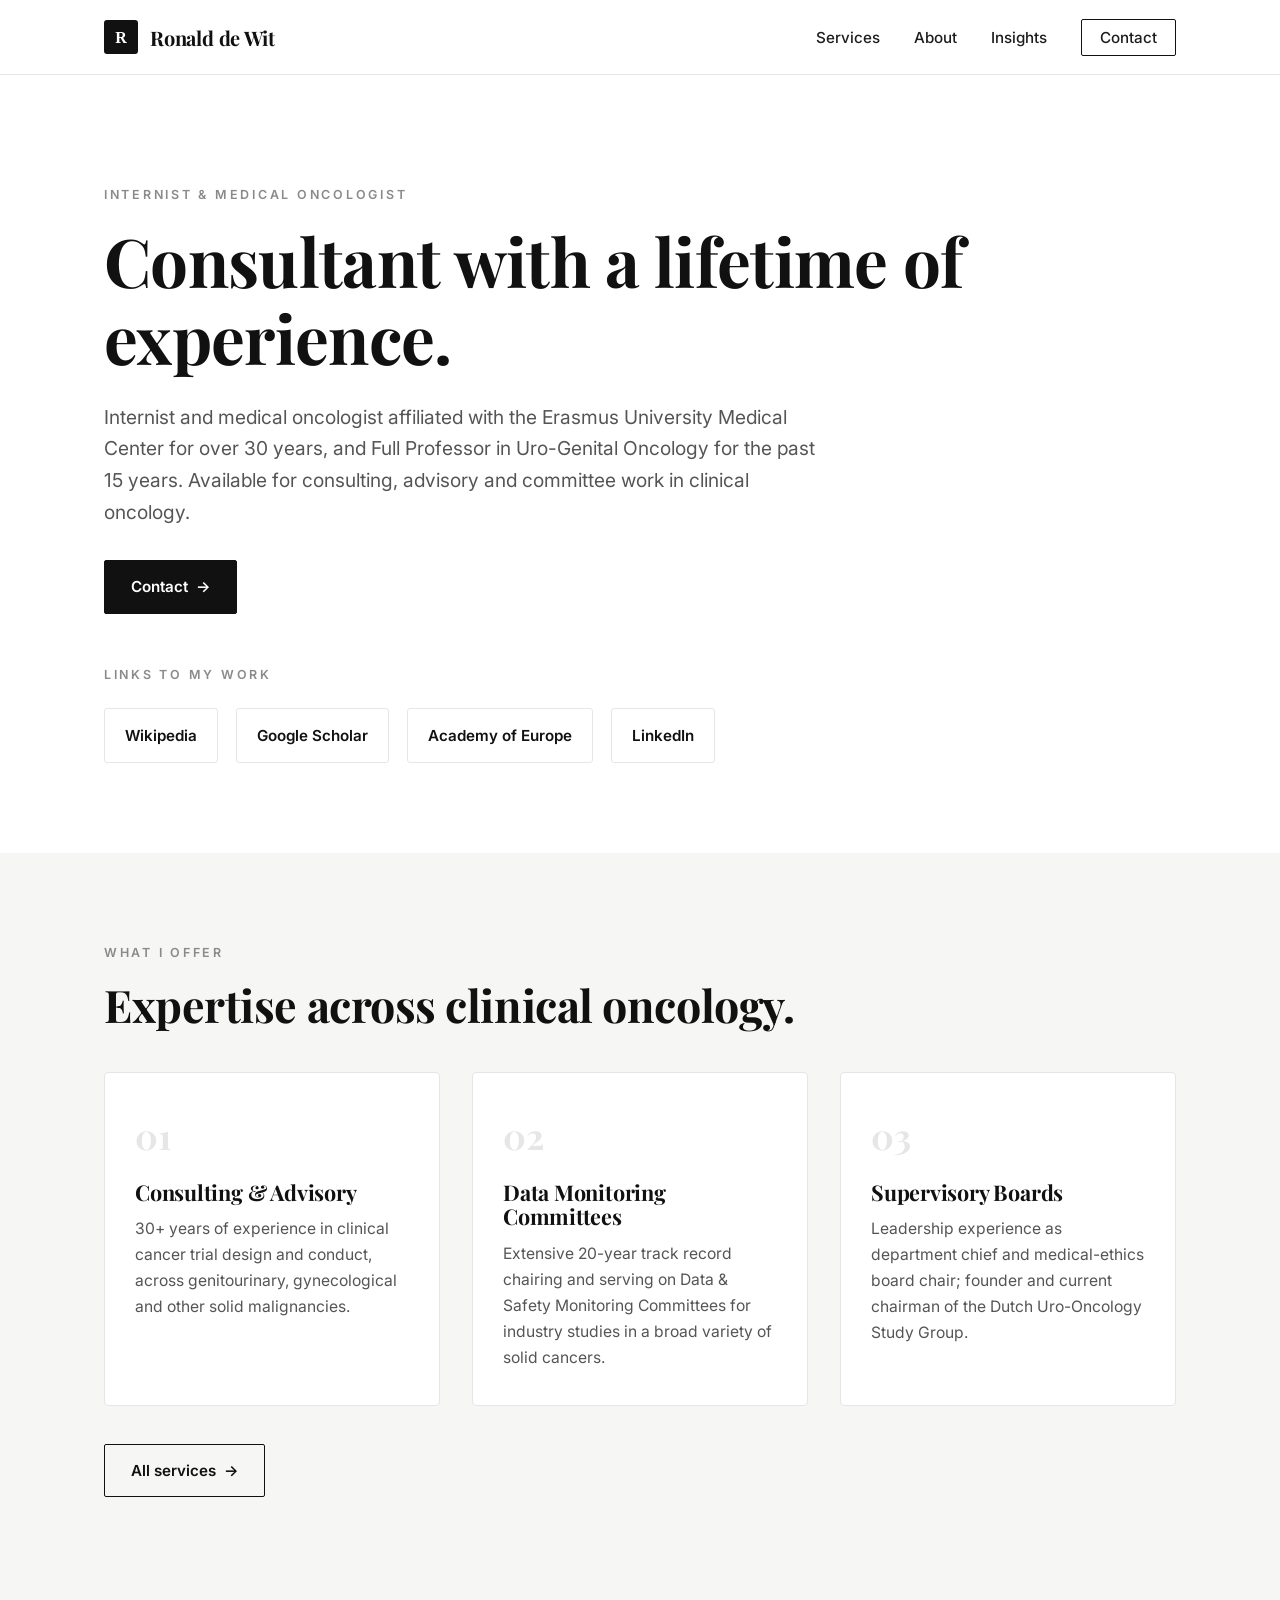
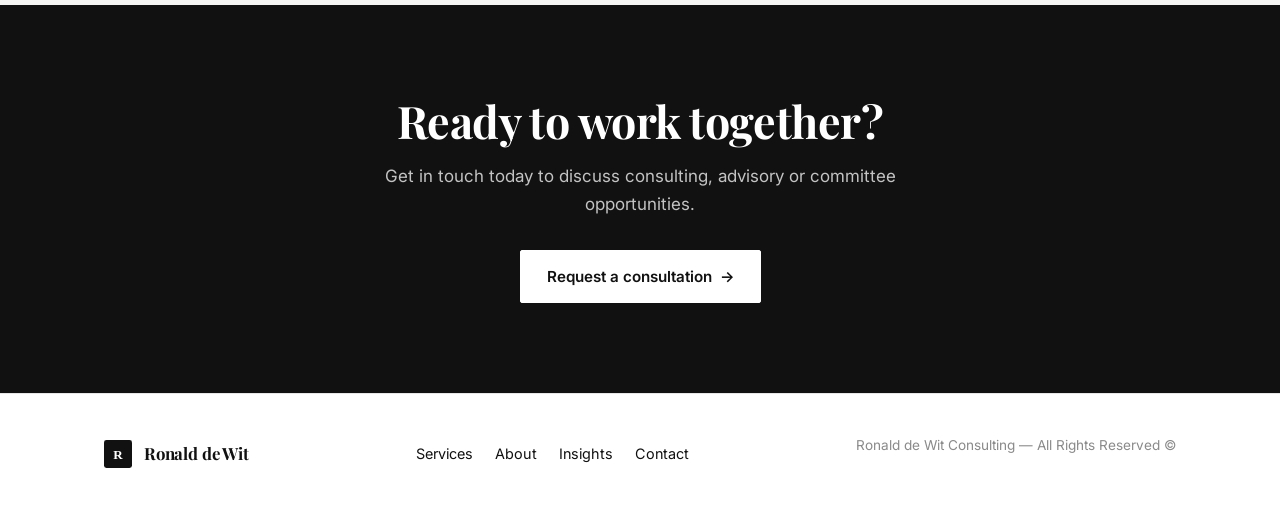
==== index.html @ f7b32180 "first commit" ====
<!DOCTYPE html>
<html lang="en">
<head>
  <meta charset="UTF-8" />
  <meta name="viewport" content="width=device-width, initial-scale=1.0" />
  <title>Ronald de Wit Consulting — Internist & Medical Oncologist</title>
  <meta name="description" content="Ronald de Wit — internist and medical oncologist with a lifetime of experience in clinical cancer research, consulting and advisory work." />
  <link rel="icon" type="image/svg+xml" href="/assets/favicon.svg" />
  <link rel="preconnect" href="https://fonts.googleapis.com" />
  <link rel="preconnect" href="https://fonts.gstatic.com" crossorigin />
  <link href="https://fonts.googleapis.com/css2?family=Inter:wght@400;500;600;700&family=Playfair+Display:wght@700&display=swap" rel="stylesheet" />
  <link rel="stylesheet" href="/css/style.css" />
</head>
<body>

  <!-- Header -->
  <header class="site-header">
    <div class="container nav">
      <a href="/" class="brand" aria-label="Ronald de Wit — home">
        <img src="/assets/logo.svg" width="34" height="34" alt="" />
        <span>Ronald de Wit</span>
      </a>
      <button class="nav-toggle" aria-label="Toggle menu" aria-expanded="false">&#9776;</button>
      <ul class="nav-links">
        <li><a href="/services">Services</a></li>
        <li><a href="/about">About</a></li>
        <li><a href="/insights">Insights</a></li>
        <li><a href="/contact" class="cta">Contact</a></li>
      </ul>
    </div>
  </header>

  <main>
    <!-- Hero -->
    <section class="hero">
      <div class="container">
        <p class="eyebrow">Internist &amp; Medical Oncologist</p>
        <h1>Consultant with a lifetime of experience.</h1>
        <p class="lead">
          Internist and medical oncologist affiliated with the Erasmus University
          Medical Center for over 30 years, and Full Professor in Uro-Genital
          Oncology for the past 15 years. Available for consulting, advisory and
          committee work in clinical oncology.
        </p>
        <a href="/contact" class="btn btn-primary">Contact <span class="arrow">&rarr;</span></a>

        <p class="eyebrow" style="margin-top:3.2rem;">Links to my work</p>
        <div class="work-links">
          <a class="work-link" href="https://en.wikipedia.org/wiki/Ronald_de_Wit" target="_blank" rel="noopener">Wikipedia</a>
          <a class="work-link" href="https://scholar.google.com/" target="_blank" rel="noopener">Google Scholar</a>
          <a class="work-link" href="https://www.ae-info.org/" target="_blank" rel="noopener">Academy of Europe</a>
          <a class="work-link" href="https://www.linkedin.com/" target="_blank" rel="noopener">LinkedIn</a>
        </div>
      </div>
    </section>

    <!-- Services preview -->
    <section class="section-alt">
      <div class="container">
        <p class="eyebrow">What I offer</p>
        <h2 style="margin-bottom:2.6rem;">Expertise across clinical oncology.</h2>
        <div class="grid grid-3">
          <article class="card">
            <span class="num">01</span>
            <h3>Consulting &amp; Advisory</h3>
            <p>30+ years of experience in clinical cancer trial design and conduct, across genitourinary, gynecological and other solid malignancies.</p>
          </article>
          <article class="card">
            <span class="num">02</span>
            <h3>Data Monitoring Committees</h3>
            <p>Extensive 20-year track record chairing and serving on Data &amp; Safety Monitoring Committees for industry studies in a broad variety of solid cancers.</p>
          </article>
          <article class="card">
            <span class="num">03</span>
            <h3>Supervisory Boards</h3>
            <p>Leadership experience as department chief and medical-ethics board chair; founder and current chairman of the Dutch Uro-Oncology Study Group.</p>
          </article>
        </div>
        <p style="margin-top:2.4rem;"><a href="/services" class="btn btn-ghost">All services <span class="arrow">&rarr;</span></a></p>
      </div>
    </section>

    <!-- CTA band -->
    <section class="cta-band">
      <div class="container">
        <h2>Ready to work together?</h2>
        <p>Get in touch today to discuss consulting, advisory or committee opportunities.</p>
        <a href="/contact" class="btn btn-primary">Request a consultation <span class="arrow">&rarr;</span></a>
      </div>
    </section>
  </main>

  <!-- Footer -->
  <footer class="site-footer">
    <div class="container footer-inner">
      <a href="/" class="brand"><img src="/assets/logo.svg" width="28" height="28" alt="" /><span>Ronald de Wit</span></a>
      <ul class="footer-links">
        <li><a href="/services">Services</a></li>
        <li><a href="/about">About</a></li>
        <li><a href="/insights">Insights</a></li>
        <li><a href="/contact">Contact</a></li>
      </ul>
      <p class="footer-copy">Ronald de Wit Consulting — All Rights Reserved &copy;</p>
    </div>
  </footer>

  <script src="/js/main.js"></script>
</body>
</html>
---- css/style.css ----
/* ============================================================
   Ronald de Wit Consulting — stylesheet
   Minimalist black & white professional theme
   ============================================================ */

:root {
  --black: #111111;
  --dark: #1d1d1d;
  --grey: #555555;
  --light-grey: #8a8a8a;
  --line: #e6e6e6;
  --bg: #ffffff;
  --bg-alt: #f6f6f4;
  --max-width: 1120px;
  --font-serif: "Playfair Display", Georgia, "Times New Roman", serif;
  --font-sans: "Inter", -apple-system, BlinkMacSystemFont, "Segoe UI", Roboto,
    Helvetica, Arial, sans-serif;
}

* {
  box-sizing: border-box;
  margin: 0;
  padding: 0;
}

html {
  scroll-behavior: smooth;
}

body {
  font-family: var(--font-sans);
  color: var(--dark);
  background: var(--bg);
  line-height: 1.65;
  font-size: 17px;
  -webkit-font-smoothing: antialiased;
}

.container {
  width: 100%;
  max-width: var(--max-width);
  margin: 0 auto;
  padding: 0 24px;
}

/* ---------- Typography ---------- */

h1,
h2,
h3 {
  font-family: var(--font-serif);
  font-weight: 700;
  color: var(--black);
  line-height: 1.15;
  letter-spacing: -0.01em;
}

h1 {
  font-size: clamp(2.4rem, 6vw, 4.2rem);
}

h2 {
  font-size: clamp(1.8rem, 4vw, 2.8rem);
}

h3 {
  font-size: 1.35rem;
}

p {
  margin-bottom: 1.1rem;
  color: var(--grey);
}

a {
  color: var(--black);
  text-decoration: none;
  transition: color 0.2s ease, opacity 0.2s ease;
}

a:hover {
  opacity: 0.6;
}

.eyebrow {
  font-family: var(--font-sans);
  text-transform: uppercase;
  letter-spacing: 0.22em;
  font-size: 0.78rem;
  font-weight: 600;
  color: var(--light-grey);
  margin-bottom: 1rem;
}

/* ---------- Header / Nav ---------- */

.site-header {
  position: sticky;
  top: 0;
  z-index: 50;
  background: rgba(255, 255, 255, 0.92);
  backdrop-filter: saturate(180%) blur(10px);
  border-bottom: 1px solid var(--line);
}

.nav {
  display: flex;
  align-items: center;
  justify-content: space-between;
  height: 74px;
}

.brand {
  display: flex;
  align-items: center;
  gap: 12px;
  font-family: var(--font-serif);
  font-weight: 700;
  font-size: 1.25rem;
  color: var(--black);
  letter-spacing: -0.01em;
}

.brand svg {
  display: block;
}

.brand:hover {
  opacity: 1;
}

.nav-links {
  display: flex;
  align-items: center;
  gap: 34px;
  list-style: none;
}

.nav-links a {
  font-size: 0.95rem;
  font-weight: 500;
  color: var(--dark);
}

.nav-links a.cta {
  border: 1px solid var(--black);
  padding: 8px 18px;
  border-radius: 2px;
}

.nav-links a.cta:hover {
  background: var(--black);
  color: #fff;
  opacity: 1;
}

.nav-toggle {
  display: none;
  background: none;
  border: none;
  cursor: pointer;
  font-size: 1.6rem;
  color: var(--black);
  line-height: 1;
}

/* ---------- Buttons ---------- */

.btn {
  display: inline-flex;
  align-items: center;
  gap: 8px;
  font-family: var(--font-sans);
  font-weight: 600;
  font-size: 0.95rem;
  padding: 13px 26px;
  border: 1px solid var(--black);
  border-radius: 2px;
  cursor: pointer;
}

.btn-primary {
  background: var(--black);
  color: #fff;
}

.btn-primary:hover {
  background: #fff;
  color: var(--black);
  opacity: 1;
}

.btn-ghost {
  background: transparent;
  color: var(--black);
}

.btn-ghost:hover {
  background: var(--black);
  color: #fff;
  opacity: 1;
}

.btn .arrow {
  transition: transform 0.2s ease;
}

.btn:hover .arrow {
  transform: translateX(4px);
}

/* ---------- Sections ---------- */

section {
  padding: 90px 0;
}

.section-alt {
  background: var(--bg-alt);
}

.hero {
  padding: 110px 0 90px;
}

.hero .lead {
  max-width: 720px;
  font-size: 1.2rem;
  color: var(--grey);
  margin-bottom: 2rem;
}

.hero h1 {
  max-width: 900px;
  margin-bottom: 1.6rem;
}

/* ---------- Links to my work ---------- */

.work-links {
  display: flex;
  flex-wrap: wrap;
  gap: 18px;
  margin-top: 1.4rem;
}

.work-link {
  display: inline-flex;
  align-items: center;
  gap: 10px;
  border: 1px solid var(--line);
  border-radius: 3px;
  padding: 14px 20px;
  font-weight: 600;
  font-size: 0.95rem;
  color: var(--black);
  background: #fff;
}

.work-link:hover {
  border-color: var(--black);
  opacity: 1;
}

/* ---------- Services / cards ---------- */

.grid {
  display: grid;
  gap: 32px;
}

.grid-3 {
  grid-template-columns: repeat(3, 1fr);
}

.grid-2 {
  grid-template-columns: repeat(2, 1fr);
}

.card {
  border: 1px solid var(--line);
  border-radius: 4px;
  padding: 34px 30px;
  background: #fff;
  transition: box-shadow 0.25s ease, transform 0.25s ease;
}

.card:hover {
  box-shadow: 0 18px 40px rgba(0, 0, 0, 0.07);
  transform: translateY(-4px);
}

.card .num {
  font-family: var(--font-serif);
  font-size: 2.2rem;
  color: var(--line);
  display: block;
  margin-bottom: 14px;
  font-weight: 700;
}

.card h3 {
  margin-bottom: 12px;
}

.card p {
  margin-bottom: 0;
  font-size: 0.98rem;
}

/* ---------- About split ---------- */

.split {
  display: grid;
  grid-template-columns: 1fr 1fr;
  gap: 60px;
  align-items: center;
}

.split .media {
  aspect-ratio: 4 / 5;
  background: linear-gradient(135deg, #1d1d1d, #4a4a4a);
  border-radius: 4px;
  display: flex;
  align-items: flex-end;
  padding: 30px;
  color: #fff;
  font-family: var(--font-serif);
  font-size: 1.6rem;
}

/* ---------- Insights / blog grid ---------- */

.post-card {
  border: 1px solid var(--line);
  border-radius: 4px;
  overflow: hidden;
  background: #fff;
  display: flex;
  flex-direction: column;
  transition: box-shadow 0.25s ease, transform 0.25s ease;
}

.post-card:hover {
  box-shadow: 0 18px 40px rgba(0, 0, 0, 0.07);
  transform: translateY(-4px);
}

.post-thumb {
  aspect-ratio: 16 / 10;
  background: linear-gradient(135deg, #2b2b2b, #6a6a6a);
}

.post-body {
  padding: 24px;
  flex: 1;
  display: flex;
  flex-direction: column;
}

.post-body h3 {
  font-size: 1.15rem;
  margin-bottom: 10px;
}

.post-date {
  font-size: 0.8rem;
  text-transform: uppercase;
  letter-spacing: 0.12em;
  color: var(--light-grey);
  margin-bottom: 14px;
}

.post-body p {
  font-size: 0.95rem;
  flex: 1;
}

.read-more {
  font-weight: 600;
  font-size: 0.9rem;
  margin-top: 12px;
}

/* ---------- CTA band ---------- */

.cta-band {
  background: var(--black);
  color: #fff;
  text-align: center;
}

.cta-band h2 {
  color: #fff;
  margin-bottom: 1rem;
}

.cta-band p {
  color: rgba(255, 255, 255, 0.75);
  max-width: 560px;
  margin: 0 auto 2rem;
}

.cta-band .btn-primary {
  background: #fff;
  color: var(--black);
  border-color: #fff;
}

.cta-band .btn-primary:hover {
  background: transparent;
  color: #fff;
}

/* ---------- Contact form ---------- */

.form {
  display: grid;
  gap: 20px;
  max-width: 620px;
}

.form-row {
  display: grid;
  grid-template-columns: 1fr 1fr;
  gap: 20px;
}

.field label {
  display: block;
  font-size: 0.85rem;
  font-weight: 600;
  margin-bottom: 6px;
  color: var(--dark);
}

.field input,
.field textarea {
  width: 100%;
  padding: 13px 14px;
  border: 1px solid var(--line);
  border-radius: 3px;
  font-family: var(--font-sans);
  font-size: 1rem;
  color: var(--dark);
  background: #fff;
}

.field input:focus,
.field textarea:focus {
  outline: none;
  border-color: var(--black);
}

.field textarea {
  min-height: 150px;
  resize: vertical;
}

.contact-info {
  list-style: none;
}

.contact-info li {
  margin-bottom: 18px;
}

.contact-info .label {
  font-size: 0.78rem;
  text-transform: uppercase;
  letter-spacing: 0.14em;
  color: var(--light-grey);
  display: block;
  margin-bottom: 4px;
}

/* ---------- Footer ---------- */

.site-footer {
  border-top: 1px solid var(--line);
  padding: 40px 0;
}

.footer-inner {
  display: flex;
  align-items: center;
  justify-content: space-between;
  flex-wrap: wrap;
  gap: 16px;
}

.footer-inner .brand {
  font-size: 1.05rem;
}

.footer-copy {
  font-size: 0.85rem;
  color: var(--light-grey);
}

.footer-links {
  display: flex;
  gap: 22px;
  list-style: none;
  font-size: 0.9rem;
}

/* ---------- Page header ---------- */

.page-head {
  padding: 90px 0 40px;
}

.page-head h1 {
  margin-bottom: 0.8rem;
}

.page-head .lead {
  font-size: 1.2rem;
  color: var(--grey);
  max-width: 680px;
}

/* ---------- Responsive ---------- */

@media (max-width: 860px) {
  .grid-3 {
    grid-template-columns: 1fr;
  }
  .split {
    grid-template-columns: 1fr;
    gap: 36px;
  }
  .split .media {
    aspect-ratio: 16 / 10;
  }
}

@media (max-width: 680px) {
  .nav-toggle {
    display: block;
  }
  .nav-links {
    position: absolute;
    top: 74px;
    left: 0;
    right: 0;
    background: #fff;
    flex-direction: column;
    align-items: stretch;
    gap: 0;
    border-bottom: 1px solid var(--line);
    padding: 10px 24px 20px;
    display: none;
  }
  .nav-links.open {
    display: flex;
  }
  .nav-links li {
    border-top: 1px solid var(--line);
  }
  .nav-links a {
    display: block;
    padding: 14px 0;
  }
  .nav-links a.cta {
    text-align: center;
    margin-top: 10px;
  }
  .grid-2 {
    grid-template-columns: 1fr;
  }
  .form-row {
    grid-template-columns: 1fr;
  }
  section {
    padding: 64px 0;
  }
}
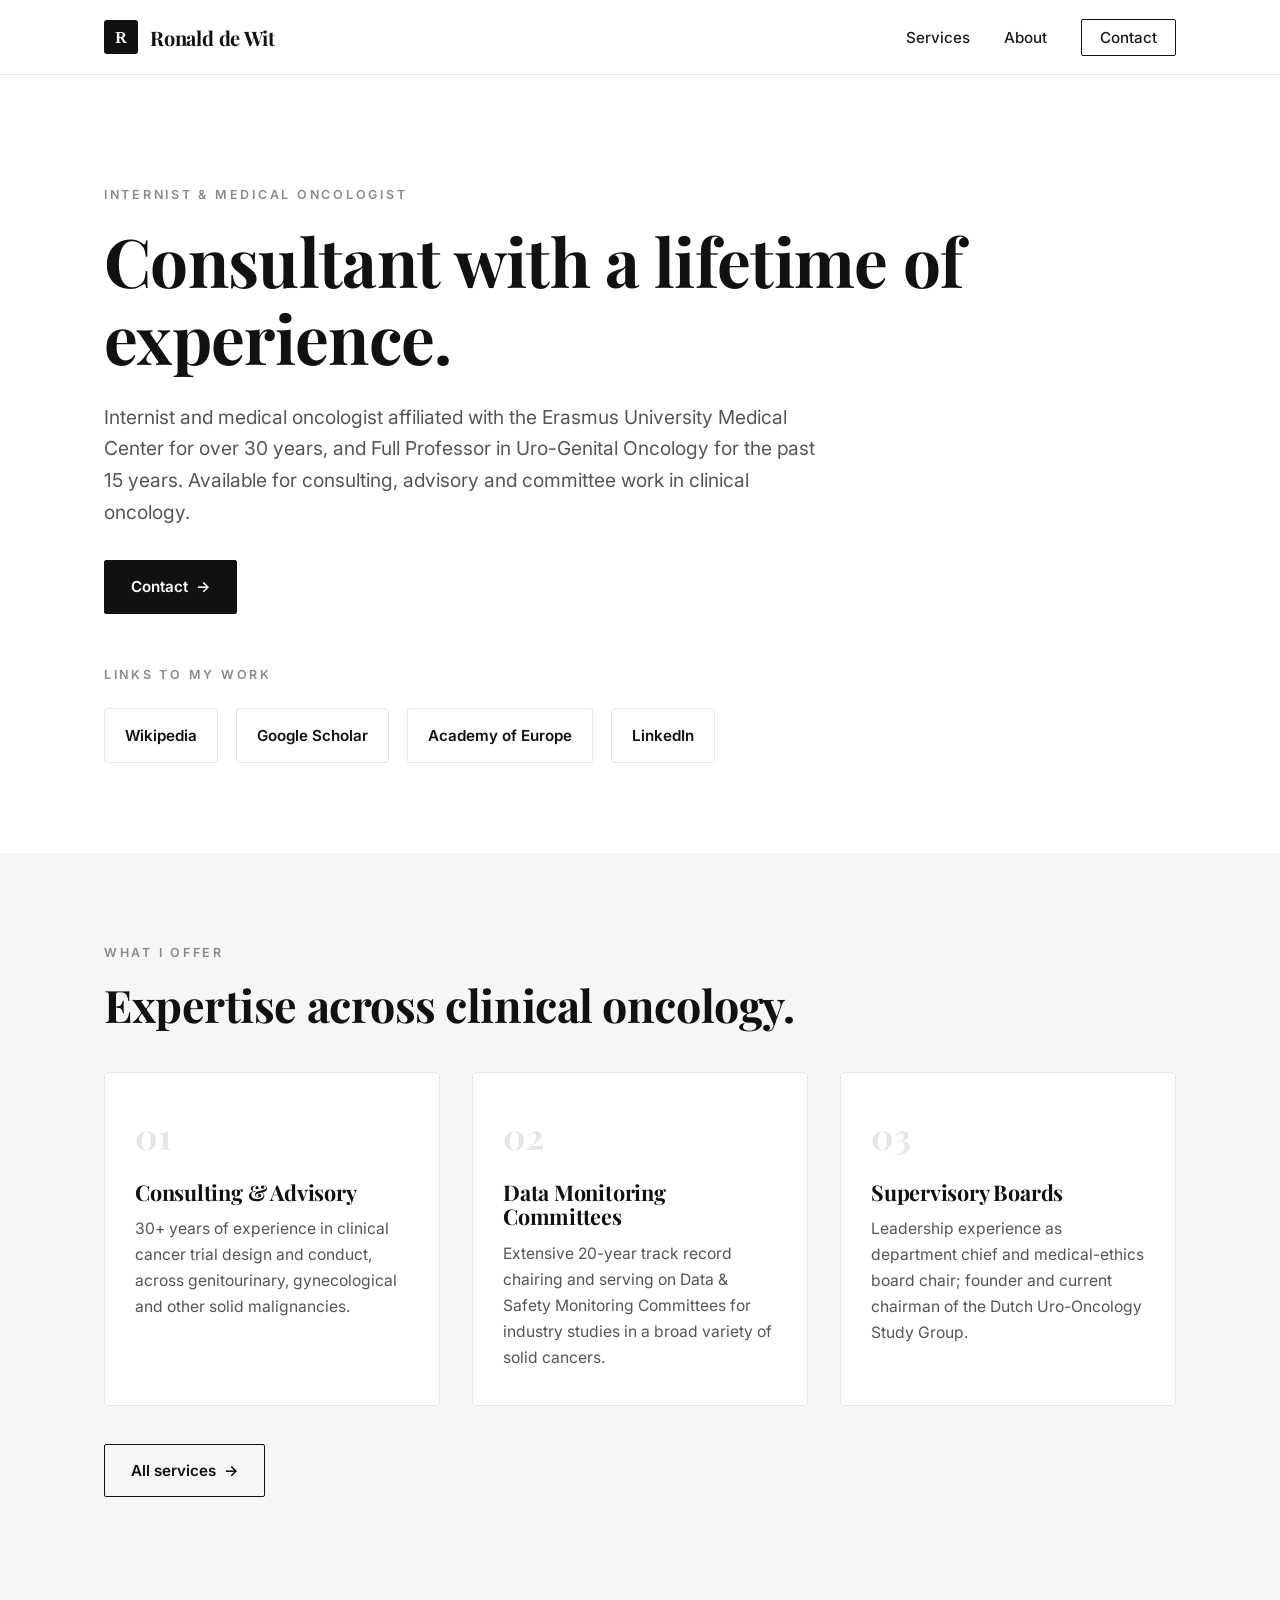
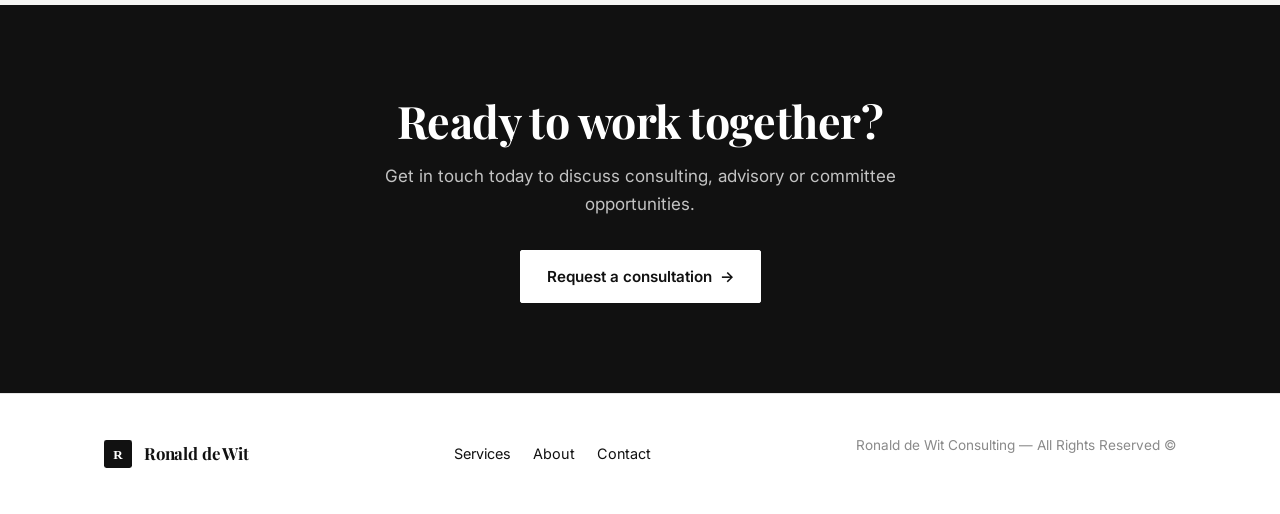
==== commit 3f198584: "Remove Insights from menu; add leaf fish & reef section to contact" ====
--- a/index.html
+++ b/index.html
@@ -10,6 +10,7 @@
   <link rel="preconnect" href="https://fonts.gstatic.com" crossorigin />
   <link href="https://fonts.googleapis.com/css2?family=Inter:wght@400;500;600;700&family=Playfair+Display:wght@700&display=swap" rel="stylesheet" />
   <link rel="stylesheet" href="/css/style.css" />
+  <link rel="stylesheet" href="/css/edit.css" />
 </head>
 <body>
 
@@ -24,7 +25,6 @@
       <ul class="nav-links">
         <li><a href="/services">Services</a></li>
         <li><a href="/about">About</a></li>
-        <li><a href="/insights">Insights</a></li>
         <li><a href="/contact" class="cta">Contact</a></li>
       </ul>
     </div>
@@ -33,24 +33,27 @@
   <main>
     <!-- Hero -->
     <section class="hero">
-      <div class="container">
-        <p class="eyebrow">Internist &amp; Medical Oncologist</p>
-        <h1>Consultant with a lifetime of experience.</h1>
-        <p class="lead">
-          Internist and medical oncologist affiliated with the Erasmus University
-          Medical Center for over 30 years, and Full Professor in Uro-Genital
-          Oncology for the past 15 years. Available for consulting, advisory and
-          committee work in clinical oncology.
-        </p>
-        <a href="/contact" class="btn btn-primary">Contact <span class="arrow">&rarr;</span></a>
+      <div class="container hero-grid">
+        <div>
+          <p class="eyebrow">Internist &amp; Medical Oncologist</p>
+          <h1>Consultant with a lifetime of experience.</h1>
+          <p class="lead">
+            Internist and medical oncologist affiliated with the Erasmus University
+            Medical Center for over 30 years, and Full Professor in Uro-Genital
+            Oncology for the past 15 years. Available for consulting, advisory and
+            committee work in clinical oncology.
+          </p>
+          <a href="/contact" class="btn btn-primary">Contact <span class="arrow">&rarr;</span></a>
 
-        <p class="eyebrow" style="margin-top:3.2rem;">Links to my work</p>
-        <div class="work-links">
-          <a class="work-link" href="https://en.wikipedia.org/wiki/Ronald_de_Wit" target="_blank" rel="noopener">Wikipedia</a>
-          <a class="work-link" href="https://scholar.google.com/" target="_blank" rel="noopener">Google Scholar</a>
-          <a class="work-link" href="https://www.ae-info.org/" target="_blank" rel="noopener">Academy of Europe</a>
-          <a class="work-link" href="https://www.linkedin.com/" target="_blank" rel="noopener">LinkedIn</a>
+          <p class="eyebrow" style="margin-top:3.2rem;">Links to my work</p>
+          <div class="work-links">
+            <a class="work-link" data-edit-link="wikipedia" href="https://en.wikipedia.org/wiki/Ronald_de_Wit" target="_blank" rel="noopener">Wikipedia</a>
+            <a class="work-link" data-edit-link="scholar" href="https://scholar.google.com/" target="_blank" rel="noopener">Google Scholar</a>
+            <a class="work-link" data-edit-link="academy" href="https://www.ae-info.org/" target="_blank" rel="noopener">Academy of Europe</a>
+            <a class="work-link" data-edit-link="linkedin" href="https://www.linkedin.com/" target="_blank" rel="noopener">LinkedIn</a>
+          </div>
         </div>
+        <div class="edit-photo hero-photo is-empty" data-edit-img="hero" title="Hero photo"></div>
       </div>
     </section>
 
@@ -61,16 +64,19 @@
         <h2 style="margin-bottom:2.6rem;">Expertise across clinical oncology.</h2>
         <div class="grid grid-3">
           <article class="card">
+            <div class="edit-photo card-photo is-empty" data-edit-img="service-consulting" title="Consulting photo"></div>
             <span class="num">01</span>
             <h3>Consulting &amp; Advisory</h3>
             <p>30+ years of experience in clinical cancer trial design and conduct, across genitourinary, gynecological and other solid malignancies.</p>
           </article>
           <article class="card">
+            <div class="edit-photo card-photo is-empty" data-edit-img="service-dmc" title="Data Monitoring photo"></div>
             <span class="num">02</span>
             <h3>Data Monitoring Committees</h3>
             <p>Extensive 20-year track record chairing and serving on Data &amp; Safety Monitoring Committees for industry studies in a broad variety of solid cancers.</p>
           </article>
           <article class="card">
+            <div class="edit-photo card-photo is-empty" data-edit-img="service-boards" title="Supervisory Boards photo"></div>
             <span class="num">03</span>
             <h3>Supervisory Boards</h3>
             <p>Leadership experience as department chief and medical-ethics board chair; founder and current chairman of the Dutch Uro-Oncology Study Group.</p>
@@ -97,7 +103,6 @@
       <ul class="footer-links">
         <li><a href="/services">Services</a></li>
         <li><a href="/about">About</a></li>
-        <li><a href="/insights">Insights</a></li>
         <li><a href="/contact">Contact</a></li>
       </ul>
       <p class="footer-copy">Ronald de Wit Consulting — All Rights Reserved &copy;</p>
@@ -105,5 +110,6 @@
   </footer>
 
   <script src="/js/main.js"></script>
+  <script src="/js/content.js"></script>
 </body>
 </html>
--- a/css/edit.css
+++ b/css/edit.css
@@ -0,0 +1,248 @@
+/* ============================================================
+   Photo slots + edit-mode styling
+   Loaded after style.css on every page.
+   ============================================================ */
+
+/* ---------- Editable photo slots ---------- */
+
+.edit-photo {
+  position: relative;
+  background-size: cover;
+  background-position: center;
+  background-repeat: no-repeat;
+  border-radius: 4px;
+  overflow: hidden;
+}
+
+/* Hero photo (right column of hero) — large, fading softly into white */
+.hero-photo {
+  aspect-ratio: 3 / 4;
+  min-height: 560px;
+  border-radius: 0;
+  /* Fade the image outward into the white background on every edge */
+  -webkit-mask-image: radial-gradient(
+    125% 105% at 55% 40%,
+    #000 52%,
+    transparent 100%
+  );
+  mask-image: radial-gradient(
+    125% 105% at 55% 40%,
+    #000 52%,
+    transparent 100%
+  );
+}
+
+@media (max-width: 860px) {
+  .hero-photo {
+    min-height: 440px;
+  }
+}
+
+/* Portrait on the About page */
+.about-photo {
+  aspect-ratio: 4 / 5;
+}
+
+/* Photo at the top of a service / expertise card */
+.card-photo {
+  aspect-ratio: 16 / 10;
+  margin: -34px -30px 22px;
+  border-radius: 4px 4px 0 0;
+}
+
+/* Blog thumbnail */
+.post-thumb.edit-photo {
+  border-radius: 0;
+}
+
+/* Empty slots are hidden from normal visitors ... */
+.edit-photo.is-empty {
+  display: none;
+}
+
+/* ... and layouts gracefully collapse when a photo is absent */
+body:not(.rdw-editing) .hero-grid:has(> .edit-photo.is-empty) {
+  grid-template-columns: 1fr;
+}
+body:not(.rdw-editing) .split:has(> .edit-photo.is-empty) {
+  grid-template-columns: 1fr;
+}
+
+/* ---------- Hero two-column layout ---------- */
+
+.hero-grid {
+  display: grid;
+  grid-template-columns: 1fr 1fr;
+  gap: 56px;
+  align-items: center;
+}
+
+@media (max-width: 860px) {
+  .hero-grid {
+    grid-template-columns: 1fr;
+    gap: 36px;
+  }
+}
+
+/* ---------- Leaf fish & reef section (contact) ---------- */
+
+.reef {
+  max-width: 760px;
+  margin: 0 auto;
+  text-align: center;
+}
+
+.reef-photo {
+  aspect-ratio: 3 / 2;
+  margin: 0 0 32px;
+  border-radius: 4px;
+}
+
+.reef-quote {
+  margin: 0;
+}
+
+.reef-quote p {
+  font-family: var(--font-serif);
+  font-size: clamp(1.3rem, 2.6vw, 1.9rem);
+  line-height: 1.4;
+  color: var(--black);
+  margin-bottom: 1.2rem;
+}
+
+.reef-quote cite {
+  font-family: var(--font-sans);
+  font-style: normal;
+  text-transform: uppercase;
+  letter-spacing: 0.14em;
+  font-size: 0.78rem;
+  font-weight: 600;
+  color: var(--light-grey);
+}
+
+/* ============================================================
+   EDIT MODE
+   ============================================================ */
+
+body.rdw-editing {
+  padding-bottom: 90px; /* room for the toolbar */
+}
+
+/* Show empty slots while editing so they can be filled */
+body.rdw-editing .edit-photo.is-empty {
+  display: flex;
+}
+
+/* Show the full image (no fade) while editing so the upload target is clear */
+body.rdw-editing .hero-photo {
+  -webkit-mask-image: none;
+  mask-image: none;
+}
+
+body.rdw-editing .edit-photo {
+  cursor: pointer;
+  align-items: center;
+  justify-content: center;
+  outline: 2px dashed rgba(17, 17, 17, 0.35);
+  outline-offset: -8px;
+  min-height: 180px;
+  background-color: #f0efec;
+}
+
+body.rdw-editing .card-photo.is-empty {
+  min-height: 140px;
+}
+
+body.rdw-editing .edit-photo:hover {
+  outline-color: #111;
+}
+
+.edit-photo-hint {
+  display: none;
+  font-family: var(--font-sans);
+  font-size: 0.85rem;
+  font-weight: 600;
+  color: #111;
+  background: rgba(255, 255, 255, 0.9);
+  padding: 8px 14px;
+  border-radius: 3px;
+  pointer-events: none;
+}
+
+body.rdw-editing .edit-photo .edit-photo-hint {
+  display: inline-block;
+}
+
+/* Editable links */
+body.rdw-editing .rdw-editable-link {
+  outline: 1px dashed rgba(17, 17, 17, 0.4);
+  outline-offset: 3px;
+  cursor: text;
+  position: relative;
+}
+
+body.rdw-editing .rdw-editable-link::after {
+  content: "✎";
+  margin-left: 6px;
+  font-size: 0.85em;
+  opacity: 0.6;
+}
+
+/* Toolbar */
+.rdw-toolbar {
+  position: fixed;
+  left: 0;
+  right: 0;
+  bottom: 0;
+  z-index: 1000;
+  display: flex;
+  align-items: center;
+  gap: 16px;
+  flex-wrap: wrap;
+  background: #111;
+  color: #fff;
+  padding: 14px 24px;
+  font-family: var(--font-sans);
+  font-size: 0.9rem;
+  box-shadow: 0 -6px 24px rgba(0, 0, 0, 0.25);
+}
+
+.rdw-toolbar-title {
+  font-weight: 700;
+  letter-spacing: 0.02em;
+}
+
+.rdw-toolbar-hint {
+  color: rgba(255, 255, 255, 0.6);
+  flex: 1;
+  min-width: 200px;
+}
+
+.rdw-toolbar button {
+  font-family: var(--font-sans);
+  font-size: 0.85rem;
+  font-weight: 600;
+  padding: 8px 16px;
+  border: 1px solid #fff;
+  border-radius: 3px;
+  background: transparent;
+  color: #fff;
+  cursor: pointer;
+  transition: background 0.2s ease, color 0.2s ease;
+}
+
+.rdw-toolbar button[data-act="download"] {
+  background: #fff;
+  color: #111;
+}
+
+.rdw-toolbar button:hover {
+  background: #fff;
+  color: #111;
+}
+
+@media (max-width: 680px) {
+  .rdw-toolbar-hint {
+    display: none;
+  }
+}
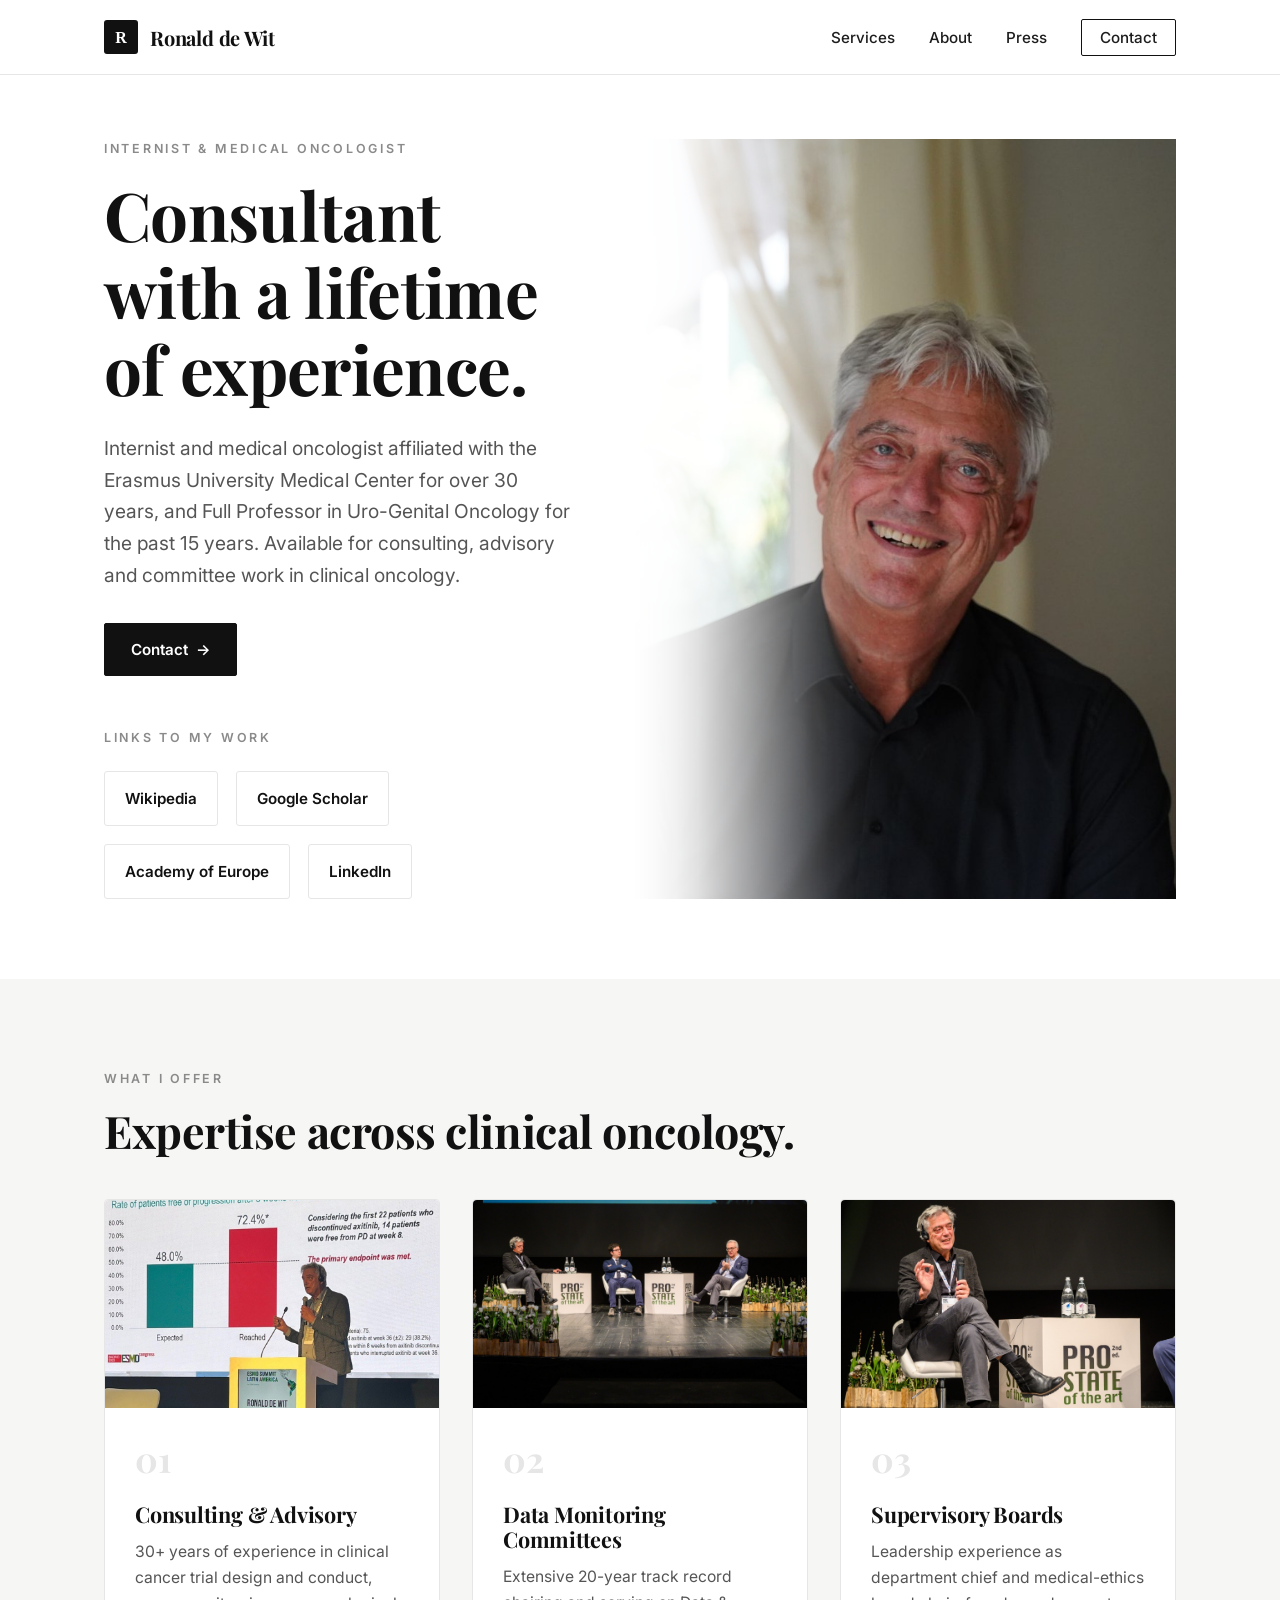
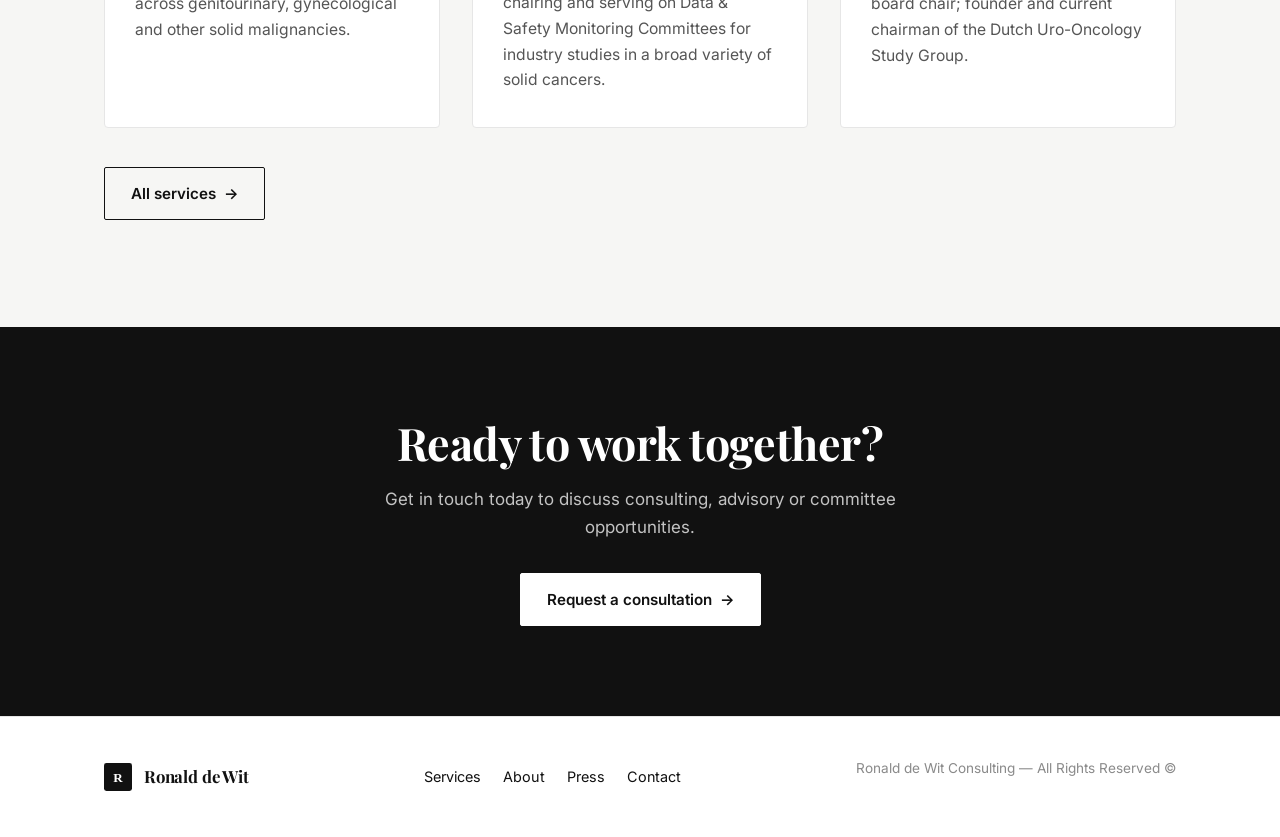
==== commit 97e54c6d: "Add Press page with media references and nav item New /press page listing curated articles, intervie" ====
--- a/index.html
+++ b/index.html
@@ -25,6 +25,7 @@
       <ul class="nav-links">
         <li><a href="/services">Services</a></li>
         <li><a href="/about">About</a></li>
+        <li><a href="/press">Press</a></li>
         <li><a href="/contact" class="cta">Contact</a></li>
       </ul>
     </div>
@@ -35,9 +36,9 @@
     <section class="hero">
       <div class="container hero-grid">
         <div>
-          <p class="eyebrow">Internist &amp; Medical Oncologist</p>
-          <h1>Consultant with a lifetime of experience.</h1>
-          <p class="lead">
+          <p class="eyebrow" data-edit-text="home-eyebrow">Internist &amp; Medical Oncologist</p>
+          <h1 data-edit-text="home-h1">Consultant with a lifetime of experience.</h1>
+          <p class="lead" data-edit-text="home-lead">
             Internist and medical oncologist affiliated with the Erasmus University
             Medical Center for over 30 years, and Full Professor in Uro-Genital
             Oncology for the past 15 years. Available for consulting, advisory and
@@ -45,7 +46,7 @@
           </p>
           <a href="/contact" class="btn btn-primary">Contact <span class="arrow">&rarr;</span></a>
 
-          <p class="eyebrow" style="margin-top:3.2rem;">Links to my work</p>
+          <p class="eyebrow" style="margin-top:3.2rem;" data-edit-text="home-links-label">Links to my work</p>
           <div class="work-links">
             <a class="work-link" data-edit-link="wikipedia" href="https://en.wikipedia.org/wiki/Ronald_de_Wit" target="_blank" rel="noopener">Wikipedia</a>
             <a class="work-link" data-edit-link="scholar" href="https://scholar.google.com/" target="_blank" rel="noopener">Google Scholar</a>
@@ -60,26 +61,26 @@
     <!-- Services preview -->
     <section class="section-alt">
       <div class="container">
-        <p class="eyebrow">What I offer</p>
-        <h2 style="margin-bottom:2.6rem;">Expertise across clinical oncology.</h2>
+        <p class="eyebrow" data-edit-text="home-offer-eyebrow">What I offer</p>
+        <h2 style="margin-bottom:2.6rem;" data-edit-text="home-offer-h2">Expertise across clinical oncology.</h2>
         <div class="grid grid-3">
           <article class="card">
             <div class="edit-photo card-photo is-empty" data-edit-img="service-consulting" title="Consulting photo"></div>
             <span class="num">01</span>
-            <h3>Consulting &amp; Advisory</h3>
-            <p>30+ years of experience in clinical cancer trial design and conduct, across genitourinary, gynecological and other solid malignancies.</p>
+            <h3 data-edit-text="home-card1-title">Consulting &amp; Advisory</h3>
+            <p data-edit-text="home-card1-text">30+ years of experience in clinical cancer trial design and conduct, across genitourinary, gynecological and other solid malignancies.</p>
           </article>
           <article class="card">
             <div class="edit-photo card-photo is-empty" data-edit-img="service-dmc" title="Data Monitoring photo"></div>
             <span class="num">02</span>
-            <h3>Data Monitoring Committees</h3>
-            <p>Extensive 20-year track record chairing and serving on Data &amp; Safety Monitoring Committees for industry studies in a broad variety of solid cancers.</p>
+            <h3 data-edit-text="home-card2-title">Data Monitoring Committees</h3>
+            <p data-edit-text="home-card2-text">Extensive 20-year track record chairing and serving on Data &amp; Safety Monitoring Committees for industry studies in a broad variety of solid cancers.</p>
           </article>
           <article class="card">
             <div class="edit-photo card-photo is-empty" data-edit-img="service-boards" title="Supervisory Boards photo"></div>
             <span class="num">03</span>
-            <h3>Supervisory Boards</h3>
-            <p>Leadership experience as department chief and medical-ethics board chair; founder and current chairman of the Dutch Uro-Oncology Study Group.</p>
+            <h3 data-edit-text="home-card3-title">Supervisory Boards</h3>
+            <p data-edit-text="home-card3-text">Leadership experience as department chief and medical-ethics board chair; founder and current chairman of the Dutch Uro-Oncology Study Group.</p>
           </article>
         </div>
         <p style="margin-top:2.4rem;"><a href="/services" class="btn btn-ghost">All services <span class="arrow">&rarr;</span></a></p>
@@ -89,8 +90,8 @@
     <!-- CTA band -->
     <section class="cta-band">
       <div class="container">
-        <h2>Ready to work together?</h2>
-        <p>Get in touch today to discuss consulting, advisory or committee opportunities.</p>
+        <h2 data-edit-text="home-cta-h2">Ready to work together?</h2>
+        <p data-edit-text="home-cta-p">Get in touch today to discuss consulting, advisory or committee opportunities.</p>
         <a href="/contact" class="btn btn-primary">Request a consultation <span class="arrow">&rarr;</span></a>
       </div>
     </section>
@@ -103,9 +104,10 @@
       <ul class="footer-links">
         <li><a href="/services">Services</a></li>
         <li><a href="/about">About</a></li>
+        <li><a href="/press">Press</a></li>
         <li><a href="/contact">Contact</a></li>
       </ul>
-      <p class="footer-copy">Ronald de Wit Consulting — All Rights Reserved &copy;</p>
+      <p class="footer-copy" data-edit-text="footer-copy">Ronald de Wit Consulting — All Rights Reserved &copy;</p>
     </div>
   </footer>
 
--- a/css/style.css
+++ b/css/style.css
@@ -220,7 +220,7 @@
 }
 
 .hero {
-  padding: 110px 0 90px;
+  padding: 64px 0 80px;
 }
 
 .hero .lead {
@@ -308,6 +308,122 @@
   font-size: 0.98rem;
 }
 
+/* ---------- Services intro (full first screen) ---------- */
+
+.services-intro {
+  /* Fill the first screen below the 74px sticky header */
+  min-height: calc(100vh - 74px);
+  min-height: calc(100svh - 74px);
+  display: flex;
+  align-items: center;
+  padding-top: 0;
+  padding-bottom: 0;
+}
+
+.scroll-hint {
+  display: inline-flex;
+  align-items: center;
+  gap: 8px;
+  margin-top: 2.6rem;
+  font-family: var(--font-sans);
+  text-transform: uppercase;
+  letter-spacing: 0.22em;
+  font-size: 0.72rem;
+  font-weight: 600;
+  color: var(--light-grey);
+}
+
+.scroll-hint .arrow {
+  font-size: 1rem;
+  animation: scroll-bob 1.8s ease-in-out infinite;
+}
+
+@keyframes scroll-bob {
+  0%, 100% { transform: translateY(0); }
+  50% { transform: translateY(5px); }
+}
+
+@media (prefers-reduced-motion: reduce) {
+  .scroll-hint .arrow {
+    animation: none;
+  }
+}
+
+/* ---------- Services (stacked, alternating) ---------- */
+
+.services-list {
+  overflow-x: clip; /* guard against the horizontal slide causing scroll */
+}
+
+.services-list .service-row {
+  display: grid;
+  grid-template-columns: 1fr 1fr;
+  gap: 64px;
+  align-items: center;
+  padding: 72px 0;
+}
+
+.services-list .service-row + .service-row {
+  border-top: 1px solid var(--line);
+}
+
+.service-photo {
+  aspect-ratio: 4 / 3;
+  width: 100%;
+  border-radius: 4px;
+  margin-top: 22px; /* photo sits below the title now */
+}
+
+.service-media .num {
+  font-family: var(--font-serif);
+  font-size: 2.2rem;
+  color: var(--line);
+  display: block;
+  margin-bottom: 4px;
+  font-weight: 700;
+  line-height: 1;
+}
+
+.service-media h3 {
+  font-size: clamp(1.6rem, 3vw, 2.2rem);
+  margin: 0;
+}
+
+.service-body p {
+  font-size: 1.15rem;
+  line-height: 1.7;
+  color: var(--grey);
+  margin: 0;
+}
+
+/* ---------- Reveal on scroll (enabled by JS) ---------- */
+
+.js-reveal .reveal {
+  opacity: 0;
+  transition: opacity 0.7s ease, transform 0.7s ease;
+  will-change: opacity, transform;
+}
+
+.js-reveal .reveal-from-left {
+  transform: translateX(-64px);
+}
+
+.js-reveal .reveal-from-right {
+  transform: translateX(64px);
+}
+
+.js-reveal .reveal.is-visible {
+  opacity: 1;
+  transform: none;
+}
+
+@media (prefers-reduced-motion: reduce) {
+  .js-reveal .reveal {
+    transition: opacity 0.4s ease;
+    transform: none;
+  }
+}
+
 /* ---------- About split ---------- */
 
 .split {
@@ -380,6 +496,70 @@
   font-weight: 600;
   font-size: 0.9rem;
   margin-top: 12px;
+}
+
+/* ---------- Press / in the media ---------- */
+
+.press-list {
+  list-style: none;
+  border-top: 1px solid var(--line);
+}
+
+.press-item {
+  display: grid;
+  grid-template-columns: 190px 1fr auto;
+  gap: 40px;
+  align-items: baseline;
+  padding: 30px 4px;
+  border-bottom: 1px solid var(--line);
+  color: var(--dark);
+}
+
+.press-item:hover {
+  opacity: 1;
+  background: var(--bg-alt);
+}
+
+.press-meta {
+  display: flex;
+  flex-direction: column;
+  gap: 4px;
+}
+
+.press-source {
+  font-weight: 600;
+  font-size: 0.95rem;
+  color: var(--black);
+}
+
+.press-year {
+  font-size: 0.78rem;
+  text-transform: uppercase;
+  letter-spacing: 0.14em;
+  color: var(--light-grey);
+}
+
+.press-title {
+  font-size: 1.25rem;
+  line-height: 1.3;
+  margin-bottom: 8px;
+}
+
+.press-excerpt {
+  margin: 0;
+  font-size: 0.98rem;
+  color: var(--grey);
+}
+
+.press-arrow {
+  font-size: 1.2rem;
+  color: var(--black);
+  transition: transform 0.2s ease;
+  align-self: center;
+}
+
+.press-item:hover .press-arrow {
+  transform: translateX(5px);
 }
 
 /* ---------- CTA band ---------- */
@@ -457,6 +637,27 @@
   resize: vertical;
 }
 
+.form-status {
+  margin: 0;
+  min-height: 1.3em;
+  font-size: 0.95rem;
+  line-height: 1.5;
+}
+
+.form-status.is-sending {
+  color: var(--grey);
+}
+
+.form-status.is-success {
+  color: #1a7f37;
+  font-weight: 600;
+}
+
+.form-status.is-error {
+  color: #b3261e;
+  font-weight: 600;
+}
+
 .contact-info {
   list-style: none;
 }
@@ -533,6 +734,34 @@
   }
   .split .media {
     aspect-ratio: 16 / 10;
+  }
+  .services-list .service-row {
+    grid-template-columns: 1fr;
+    gap: 28px;
+    padding: 48px 0;
+  }
+  /* Always show photo + title above the text when stacked */
+  .service-media {
+    order: -1;
+  }
+  /* Vertical reveal on small screens (no horizontal slide) */
+  .js-reveal .reveal-from-left,
+  .js-reveal .reveal-from-right {
+    transform: translateY(32px);
+  }
+  .press-item {
+    grid-template-columns: 1fr auto;
+    gap: 8px 24px;
+    align-items: start;
+  }
+  .press-meta {
+    grid-column: 1 / -1;
+    flex-direction: row;
+    align-items: baseline;
+    gap: 12px;
+  }
+  .press-arrow {
+    align-self: start;
   }
 }
 
--- a/css/edit.css
+++ b/css/edit.css
@@ -14,27 +14,52 @@
   overflow: hidden;
 }
 
-/* Hero photo (right column of hero) — large, fading softly into white */
+/* Hero photo (right column of hero) — large, fading softly into white on the left */
 .hero-photo {
-  aspect-ratio: 3 / 4;
-  min-height: 560px;
+  /* Grow to the full height of the text column beside it (text stays put) */
+  align-self: stretch;
+  min-height: 520px;
   border-radius: 0;
-  /* Fade the image outward into the white background on every edge */
-  -webkit-mask-image: radial-gradient(
-    125% 105% at 55% 40%,
-    #000 52%,
-    transparent 100%
+  /* Stay within the centered container so the white margin is equal on the
+     left and right of the page. */
+  background-size: cover;
+  /* Fade the left edge of the image gradually into the white background.
+     Multiple eased stops so the photo truly dissolves — no visible edge. */
+  -webkit-mask-image: linear-gradient(
+    to right,
+    transparent 0%,
+    rgba(0, 0, 0, 0.02) 4%,
+    rgba(0, 0, 0, 0.06) 8%,
+    rgba(0, 0, 0, 0.13) 12%,
+    rgba(0, 0, 0, 0.24) 16%,
+    rgba(0, 0, 0, 0.38) 21%,
+    rgba(0, 0, 0, 0.54) 26%,
+    rgba(0, 0, 0, 0.7) 31%,
+    rgba(0, 0, 0, 0.85) 36%,
+    rgba(0, 0, 0, 0.95) 41%,
+    #000 47%
   );
-  mask-image: radial-gradient(
-    125% 105% at 55% 40%,
-    #000 52%,
-    transparent 100%
+  mask-image: linear-gradient(
+    to right,
+    transparent 0%,
+    rgba(0, 0, 0, 0.02) 4%,
+    rgba(0, 0, 0, 0.06) 8%,
+    rgba(0, 0, 0, 0.13) 12%,
+    rgba(0, 0, 0, 0.24) 16%,
+    rgba(0, 0, 0, 0.38) 21%,
+    rgba(0, 0, 0, 0.54) 26%,
+    rgba(0, 0, 0, 0.7) 31%,
+    rgba(0, 0, 0, 0.85) 36%,
+    rgba(0, 0, 0, 0.95) 41%,
+    #000 47%
   );
 }
 
 @media (max-width: 860px) {
   .hero-photo {
-    min-height: 440px;
+    align-self: auto;
+    aspect-ratio: 16 / 11;
+    min-height: 300px;
   }
 }
 
@@ -72,7 +97,7 @@
 
 .hero-grid {
   display: grid;
-  grid-template-columns: 1fr 1fr;
+  grid-template-columns: 1fr 1.15fr;
   gap: 56px;
   align-items: center;
 }
@@ -173,6 +198,42 @@
   display: inline-block;
 }
 
+/* "Choose / replace photo" button, top-right of each slot */
+.edit-photo-replace {
+  display: none;
+}
+
+body.rdw-editing .edit-photo .edit-photo-replace {
+  display: inline-block;
+  position: absolute;
+  top: 10px;
+  right: 10px;
+  z-index: 2;
+  font-family: var(--font-sans);
+  font-size: 0.78rem;
+  font-weight: 600;
+  padding: 6px 12px;
+  border: none;
+  border-radius: 3px;
+  background: #111;
+  color: #fff;
+  cursor: pointer;
+}
+
+body.rdw-editing .edit-photo .edit-photo-replace:hover {
+  background: #333;
+}
+
+/* Dragging to reposition a filled photo */
+body.rdw-editing .edit-photo:not(.is-empty) {
+  cursor: grab;
+}
+
+body.rdw-editing .edit-photo.rdw-dragging {
+  cursor: grabbing;
+  outline-color: #111;
+}
+
 /* Editable links */
 body.rdw-editing .rdw-editable-link {
   outline: 1px dashed rgba(17, 17, 17, 0.4);
@@ -186,6 +247,24 @@
   margin-left: 6px;
   font-size: 0.85em;
   opacity: 0.6;
+}
+
+/* Editable text */
+body.rdw-editing [data-edit-text] {
+  outline: 1px dashed rgba(17, 17, 17, 0.25);
+  outline-offset: 4px;
+  border-radius: 2px;
+  cursor: text;
+  transition: outline-color 0.15s ease, background 0.15s ease;
+}
+
+body.rdw-editing [data-edit-text]:hover {
+  outline-color: rgba(17, 17, 17, 0.55);
+}
+
+body.rdw-editing [data-edit-text]:focus {
+  outline: 2px solid #111;
+  background: rgba(255, 255, 255, 0.6);
 }
 
 /* Toolbar */
